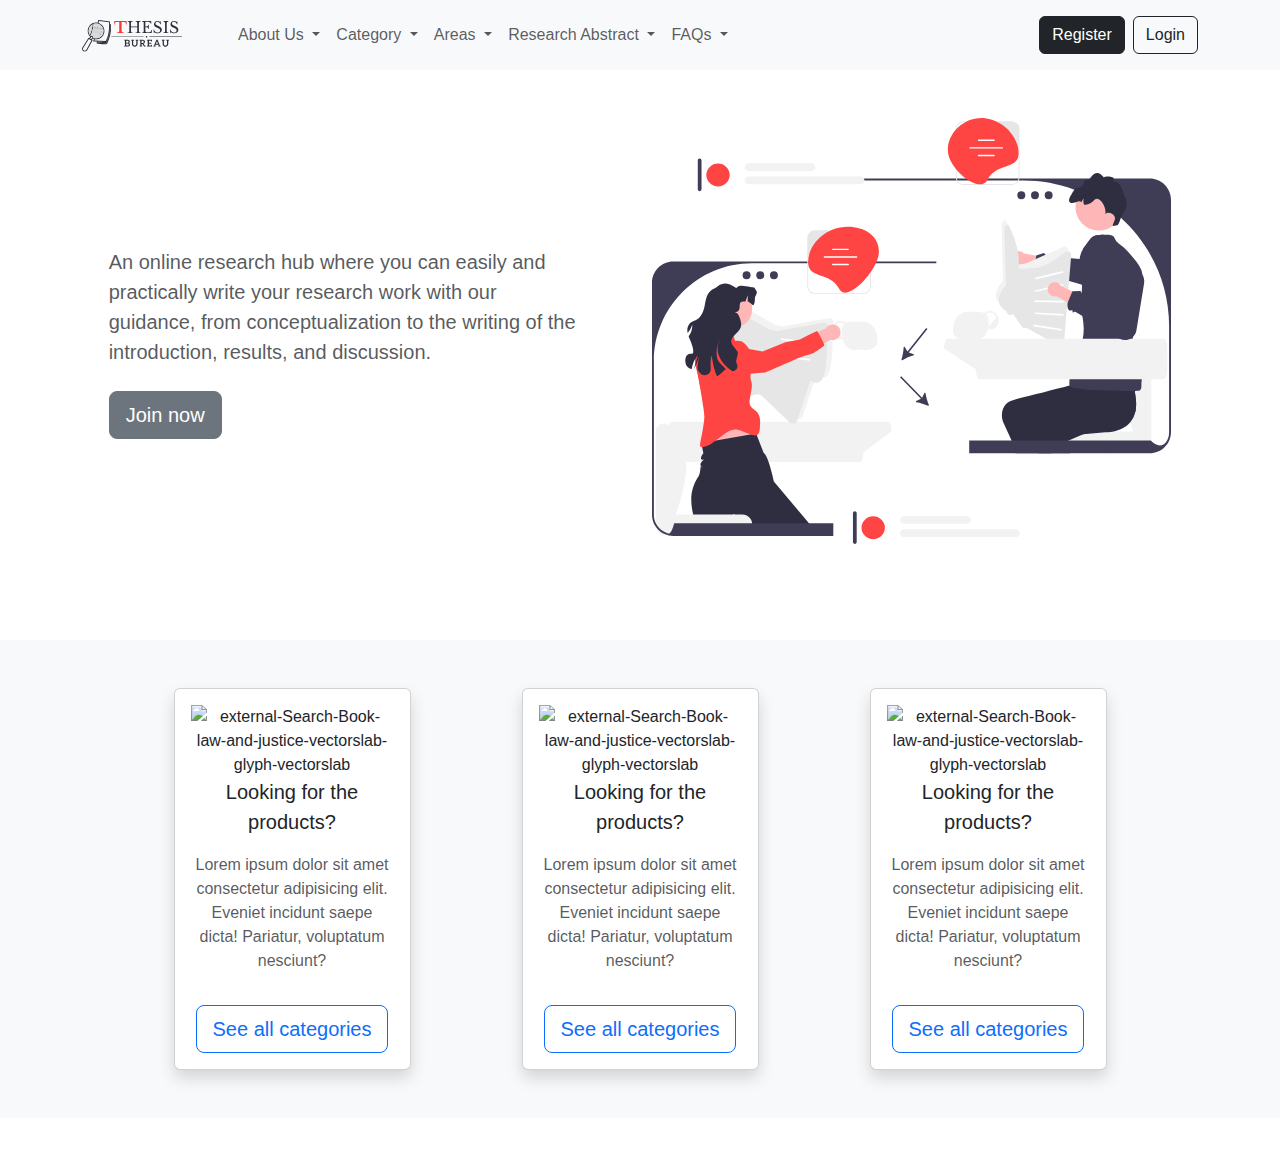
==== html/index.html @ 861a4718 "add bootstrap" ====
<!DOCTYPE html>
<html lang="en">
  <head>
    <meta charset="UTF-8" />
    <meta
      name="viewport"
      content="width=device-width, initial-scale=1.0, shrink-to-fit=no"
    />
    <link
      href="https://cdn.jsdelivr.net/npm/bootstrap@5.3.3/dist/css/bootstrap.min.css"
      rel="stylesheet"
      integrity="sha384-QWTKZyjpPEjISv5WaRU9OFeRpok6YctnYmDr5pNlyT2bRjXh0JMhjY6hW+ALEwIH"
      crossorigin="anonymous"
    />
    <link rel="stylesheet" href="https://cdn.jsdelivr.net/npm/bootstrap-icons@1.11.3/font/bootstrap-icons.min.css">
    <link rel="stylesheet" href="/assets/styles/style.css" />
    <link rel="stylesheet" href="/assets/styles/scrollupButton.css">
    <title>Thesis Bureau</title>
  </head>
  <body>
    <!-- NAVBAR -->
    <nav class="navbar navbar-expand-lg bg-body-tertiary">
      <div class="container">
        <a class="navbar-brand me-5" href="#intro">
          <img src="/assets/images/logo.svg" alt="bootstrap" width="100" />
        </a>
        <button
          class="navbar-toggler"
          type="button"
          data-bs-toggle="collapse"
          data-bs-target="#navbarSupportedContent"
          aria-controls="navbarSupportedContent"
          aria-expanded="false"
          aria-label="Toggle navigation"
        >
          <span class="navbar-toggler-icon"></span>
        </button>

        <div class="collapse navbar-collapse" id="navbarSupportedContent">
          <ul class="navbar-nav me-auto mb-2 mb-lg-0">
            <li class="nav-item dropdown">
              <a
                class="nav-link dropdown-toggle"
                href="#"
                role="button"
                data-bs-toggle="dropdown"
                aria-expanded="false"
              >
                About Us
              </a>
              <ul class="dropdown-menu">
                <li>
                  <a class="dropdown-item" href="about.html" target="_parent">
                General Info
              </a
                  >
                </li>
              </ul>
            </li>

            <li class="nav-item dropdown">
              <a
                class="nav-link dropdown-toggle"
                href="#"
                role="button"
                data-bs-toggle="dropdown"
                aria-expanded="false"
              >
                Category
              </a>
              <ul class="dropdown-menu">
                <li>
                  <a class="dropdown-item" href="#category_thesis">Thesis</a>
                </li>
                <li>
                  <a class="dropdown-item" href="#category_research"
                    >Research</a
                  >
                </li>
              </ul>
            </li>

            <li class="nav-item dropdown">
              <a
                class="nav-link dropdown-toggle"
                href="#"
                role="button"
                data-bs-toggle="dropdown"
                aria-expanded="false"
              >
                Areas
              </a>
              <ul class="dropdown-menu">
                <li><a class="dropdown-item" href="#areas_maed">MAED</a></li>
                <li><a class="dropdown-item" href="#areas_mpa">MPA</a></li>
                <li><a class="dropdown-item" href="#areas_mba">MBA</a></li>
                <li><a class="dropdown-item" href="#areas_phd">Phd</a></li>
                <li><a class="dropdown-item" href="#areas_edd">EdD</a></li>
                <li>
                  <a class="dropdown-item" href="#areas_msengineering"
                    >MSEngineering</a
                  >
                </li>
              </ul>
            </li>

            <li class="nav-item dropdown">
              <a
                class="nav-link dropdown-toggle"
                href="#"
                role="button"
                data-bs-toggle="dropdown"
                aria-expanded="false"
              >
                Research Abstract
              </a>
              <ul class="dropdown-menu">
                <li>
                  <a class="dropdown-item" href="#">Research Abstract-1</a>
                </li>
                <li>
                  <a class="dropdown-item" href="#">Research Abstract-2</a>
                </li>
                <li>
                  <a class="dropdown-item" href="#">Research Abstract-3</a>
                </li>
                <li>
                  <a class="dropdown-item" href="#">Research Abstract-4</a>
                </li>
                <li>
                  <a class="dropdown-item" href="#">Research Abstract-5</a>
                </li>
              </ul>
            </li>

            <li class="nav-item dropdown">
              <a
                class="nav-link dropdown-toggle"
                href="#"
                role="button"
                data-bs-toggle="dropdown"
                aria-expanded="false"
              >
                FAQs
              </a>
              <ul class="dropdown-menu">
                <li>
                  <a
                    class="dropdown-item"
                    href="faqs.html"
                    id="faqs_genquestion"
                    >General Questions</a
                  >
                </li>
              </ul>
            </li>
          </ul>
          <form class="d-flex" role="log">
            <button class="btn btn-dark me-2" type="button">Register</button>
            <button class="btn btn-outline-dark" type="button">Login</button>
          </form>
        </div>
      </div>
    </nav>
    <!-- End of NAVBAR -->

    <!-- Main content -->
    <section id="intro">
      <div class="cointainer-lg">
        <div class="row justify-content-center align-items-center">
          <div class="col-md-5 text-center text-md-start">
            <h1>
              <!-- <div class="display-2">Black belt</div> -->
            </h1>
            <p class="lead my-4 pe-5 text-muted">
              An online research hub where you can easily and practically write
              your research work with our guidance, from conceptualization to
              the writing of the introduction, results, and discussion.
            </p>
            <a href="#pricing" class="btn btn-secondary btn-lg">Join now</a>
          </div>
          <div class="col-md-5 text-center d-none d-md-block">
            <img
              class="img-fluid my-5"
              src="/assets/images/main-logo.svg"
              alt="main-logo"
            />
          </div>
        </div>
      </div>
    </section>
    <!-- END of main content -->
    <section id="second" class="bg-light mt-5">
      <div class="container-lg">
        <div
          class="row my-5 p-5 align-items-center justify-content-lg-around gap-0"
        >
          <div class="col-8 col-lg-4 col-xl-3 w-25">
            <div class="card border-1 shadow w-auto">
              <div class="card-body text-center">
                <img
                  width="96"
                  height="96"
                  src="https://img.icons8.com/external-vectorslab-glyph-vectorslab/96/3f3d56/external-Search-Book-law-and-justice-vectorslab-glyph-vectorslab.png"
                  alt="external-Search-Book-law-and-justice-vectorslab-glyph-vectorslab"
                />
                <p class="lead">Looking for the products?</p>
                <p class="card-text text-muted d-none d-lg-block">
                  Lorem ipsum dolor sit amet consectetur adipisicing elit.
                  Eveniet incidunt saepe dicta! Pariatur, voluptatum nesciunt?
                </p>
                <a href="#pricing" class="btn btn-outline-primary btn-lg mt-3"
                  >See all categories</a
                >
              </div>
            </div>
          </div>

          <div class="col-8 col-lg-4 col-xl-3 w-25">
            <div class="card border-1 shadow w-auto">
              <div class="card-body text-center">
                <img
                  width="96"
                  height="96"
                  src="https://img.icons8.com/external-vectorslab-glyph-vectorslab/96/3f3d56/external-Search-Book-law-and-justice-vectorslab-glyph-vectorslab.png"
                  alt="external-Search-Book-law-and-justice-vectorslab-glyph-vectorslab"
                />
                <p class="lead">Looking for the products?</p>
                <p class="card-text text-muted d-none d-lg-block">
                  Lorem ipsum dolor sit amet consectetur adipisicing elit.
                  Eveniet incidunt saepe dicta! Pariatur, voluptatum nesciunt?
                </p>
                <a href="#pricing" class="btn btn-outline-primary btn-lg mt-3"
                  >See all categories</a
                >
              </div>
            </div>
          </div>

          <div class="col-8 col-lg-4 col-xl-3 w-25">
            <div class="card border-1 shadow w-auto">
              <div class="card-body text-center">
                <img
                  width="96"
                  height="96"
                  src="https://img.icons8.com/external-vectorslab-glyph-vectorslab/96/3f3d56/external-Search-Book-law-and-justice-vectorslab-glyph-vectorslab.png"
                  alt="external-Search-Book-law-and-justice-vectorslab-glyph-vectorslab"
                />
                <p class="lead">Looking for the products?</p>
                <p class="card-text text-muted d-none d-lg-block">
                  Lorem ipsum dolor sit amet consectetur adipisicing elit.
                  Eveniet incidunt saepe dicta! Pariatur, voluptatum nesciunt?
                </p>
                <a href="#pricing" class="btn btn-outline-primary btn-lg mt-3"
                  >See all categories</a
                >
              </div>
            </div>
          </div>
        </div>
      </div>
    </section>

  <!-- Scroll to Top Button -->
  <button id="scrollToTopBtn" title="Go to top">
    <i class="bi bi-chevron-up"></i>
  </button>
  <!-- Scroll to Top Button END -->
  <script src="/context/scrollupButton.js"></script>
    <script
      src="https://cdn.jsdelivr.net/npm/bootstrap@5.3.3/dist/js/bootstrap.bundle.min.js"
      integrity="sha384-YvpcrYf0tY3lHB60NNkmXc5s9fDVZLESaAA55NDzOxhy9GkcIdslK1eN7N6jIeHz"
      crossorigin="anonymous"
    ></script>
  </body>
</html>
---- assets/styles/style.css ----
body {
    font-family: Arial, sans-serif;
    margin: 0;
    padding: 0;
    box-sizing: border-box;
}
.nav-item > a {
    padding: 15px 20px;
    display: block;
    text-decoration: none;
    transition: background-color 0.3s;
}

.nav-item > a:hover {
    color: black;
    transition: 2ms;
    background-color: #fff;
}

.dropdown-menu {
    display: none;
    position: absolute;
    top: 100%;
    left: 0;
    background: #fff;
    padding: 0;
    margin: 0;
    list-style: none; /* Remove bullets */
    min-width: 200px;
}

.dropdown-menu li {
    padding: 0;
}

.dropdown-menu a {
    color: rgb(66, 66, 66);
    padding: 10px 20px;
    display: block;
    text-decoration: none;
}

.dropdown-menu a:hover {
    background-color: #e7e7e7;
}

.nav-item:hover .dropdown-menu {
    display: block;
    left: 0; /* Align dropdown under the parent item */
}
.card:hover{
    transform:rotateX(50%);
}
---- assets/styles/scrollupButton.css ----
#scrollToTopBtn {
    display: none;
    position: fixed;
    bottom: 30px;
    right: 30px;
    z-index: 99;
    font-size: 24px;
    border: none;
    outline: none;
    background-color: #ff4444;
    color: white;
    cursor: pointer;
    height: 40px;
    width: 40px;
    border-radius: 100%;
    transition: 0.3s;
}

#scrollToTopBtn:hover {
    background-color: #ff5757;
}
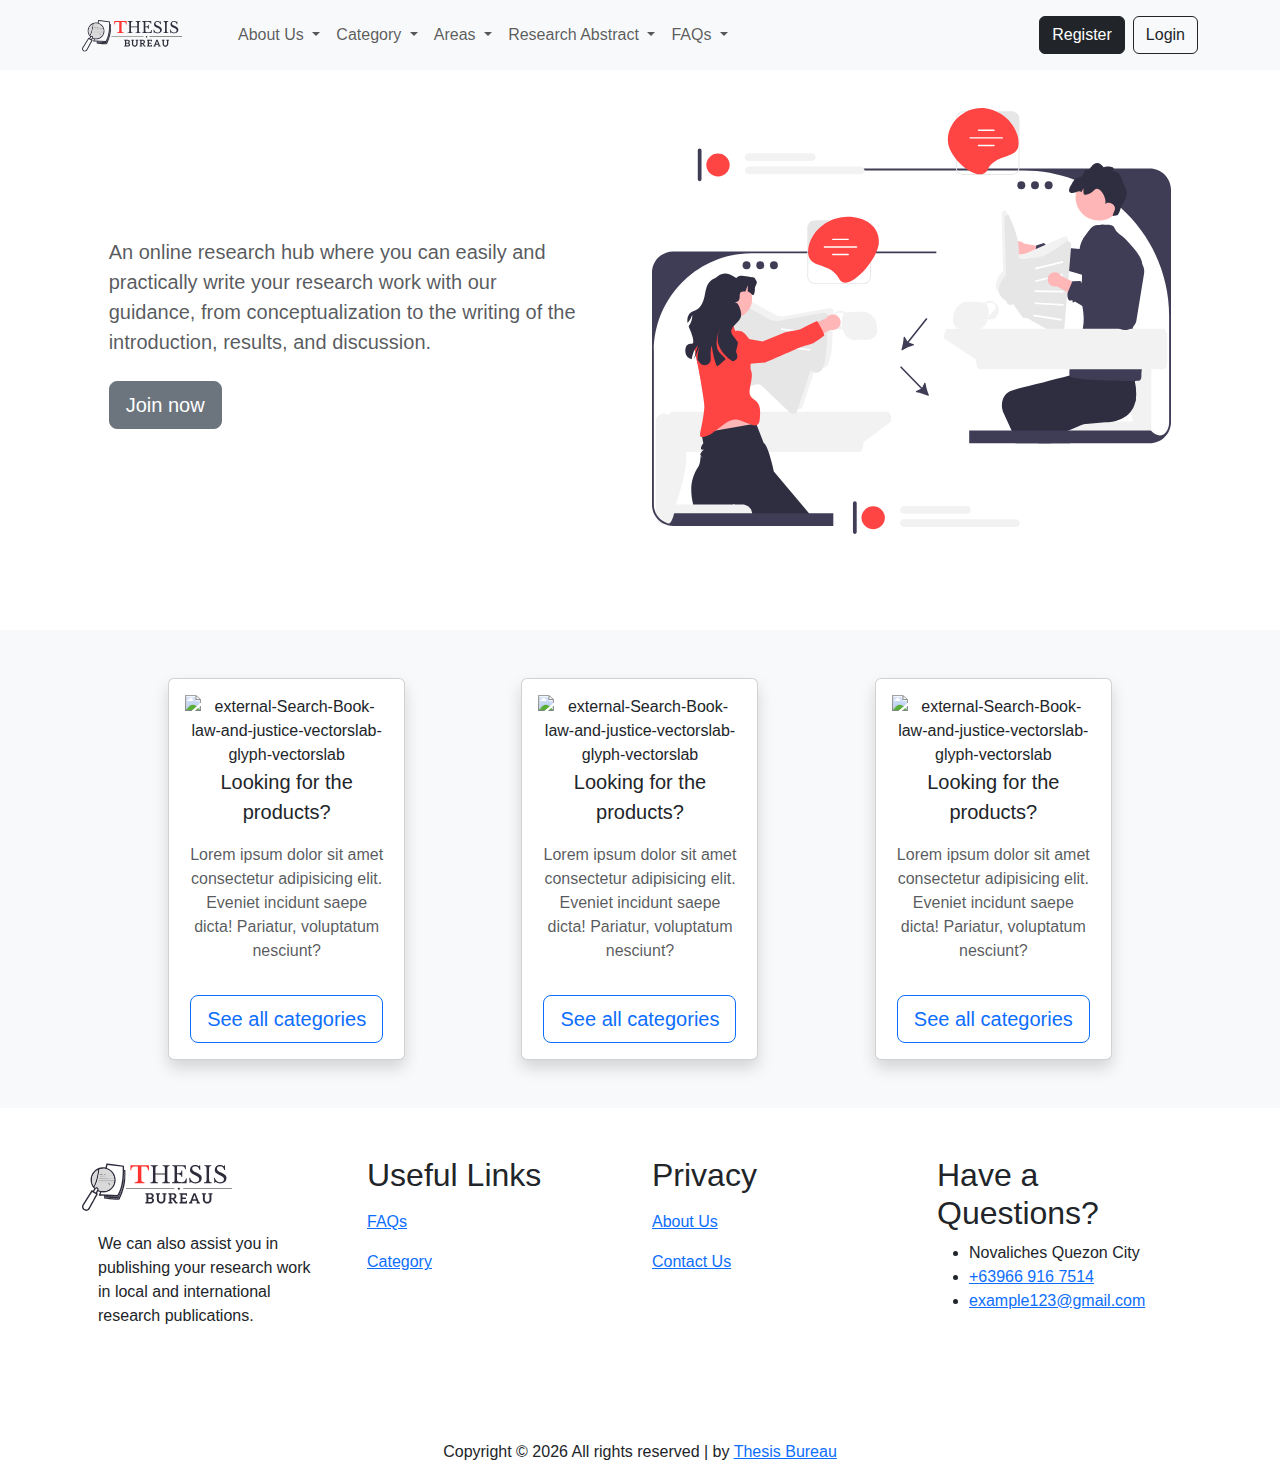
==== commit e6c7d200: "oks" ====
--- a/html/index.html
+++ b/html/index.html
@@ -12,14 +12,17 @@
       integrity="sha384-QWTKZyjpPEjISv5WaRU9OFeRpok6YctnYmDr5pNlyT2bRjXh0JMhjY6hW+ALEwIH"
       crossorigin="anonymous"
     />
-    <link rel="stylesheet" href="https://cdn.jsdelivr.net/npm/bootstrap-icons@1.11.3/font/bootstrap-icons.min.css">
+    <link
+      rel="stylesheet"
+      href="https://cdn.jsdelivr.net/npm/bootstrap-icons@1.11.3/font/bootstrap-icons.min.css"
+    />
     <link rel="stylesheet" href="/assets/styles/style.css" />
-    <link rel="stylesheet" href="/assets/styles/scrollupButton.css">
+    <link rel="stylesheet" href="/assets/styles/scrollupButton.css" />
     <title>Thesis Bureau</title>
   </head>
   <body>
     <!-- NAVBAR -->
-    <nav class="navbar navbar-expand-lg bg-body-tertiary">
+    <nav class="navbar navbar-expand-lg bg-body-tertiary fixed-top">
       <div class="container">
         <a class="navbar-brand me-5" href="#intro">
           <img src="/assets/images/logo.svg" alt="bootstrap" width="100" />
@@ -51,9 +54,8 @@
               <ul class="dropdown-menu">
                 <li>
                   <a class="dropdown-item" href="about.html" target="_parent">
-                General Info
-              </a
-                  >
+                    General Info
+                  </a>
                 </li>
               </ul>
             </li>
@@ -179,7 +181,7 @@
             </p>
             <a href="#pricing" class="btn btn-secondary btn-lg">Join now</a>
           </div>
-          <div class="col-md-5 text-center d-none d-md-block">
+          <div class="col-md-5 text-center d-flex d-md-block">
             <img
               class="img-fluid my-5"
               src="/assets/images/main-logo.svg"
@@ -193,8 +195,29 @@
     <section id="second" class="bg-light mt-5">
       <div class="container-lg">
         <div
-          class="row my-5 p-5 align-items-center justify-content-lg-around gap-0"
+          class="row my-5 p-5 align-items-center justify-content-lg-around gap-3"
         >
+          <div class="col-8 col-lg-3 col-xl-3 w-25">
+            <div class="card border-1 shadow w-auto">
+              <div class="card-body text-center">
+                <img
+                  width="96"
+                  height="96"
+                  src="https://img.icons8.com/external-vectorslab-glyph-vectorslab/96/3f3d56/external-Search-Book-law-and-justice-vectorslab-glyph-vectorslab.png"
+                  alt="external-Search-Book-law-and-justice-vectorslab-glyph-vectorslab"
+                />
+                <p class="lead">Looking for the products?</p>
+                <p class="card-text text-muted d-none d-lg-block">
+                  Lorem ipsum dolor sit amet consectetur adipisicing elit.
+                  Eveniet incidunt saepe dicta! Pariatur, voluptatum nesciunt?
+                </p>
+                <a href="#pricing" class="btn btn-outline-primary btn-lg mt-3"
+                  >See all categories</a
+                >
+              </div>
+            </div>
+          </div>
+
           <div class="col-8 col-lg-4 col-xl-3 w-25">
             <div class="card border-1 shadow w-auto">
               <div class="card-body text-center">
@@ -236,37 +259,120 @@
               </div>
             </div>
           </div>
-
-          <div class="col-8 col-lg-4 col-xl-3 w-25">
-            <div class="card border-1 shadow w-auto">
-              <div class="card-body text-center">
-                <img
-                  width="96"
-                  height="96"
-                  src="https://img.icons8.com/external-vectorslab-glyph-vectorslab/96/3f3d56/external-Search-Book-law-and-justice-vectorslab-glyph-vectorslab.png"
-                  alt="external-Search-Book-law-and-justice-vectorslab-glyph-vectorslab"
-                />
-                <p class="lead">Looking for the products?</p>
-                <p class="card-text text-muted d-none d-lg-block">
-                  Lorem ipsum dolor sit amet consectetur adipisicing elit.
-                  Eveniet incidunt saepe dicta! Pariatur, voluptatum nesciunt?
-                </p>
-                <a href="#pricing" class="btn btn-outline-primary btn-lg mt-3"
-                  >See all categories</a
-                >
-              </div>
-            </div>
-          </div>
         </div>
       </div>
     </section>
 
-  <!-- Scroll to Top Button -->
-  <button id="scrollToTopBtn" title="Go to top">
-    <i class="bi bi-chevron-up"></i>
-  </button>
-  <!-- Scroll to Top Button END -->
-  <script src="/context/scrollupButton.js"></script>
+    <!-- Scroll to Top Button -->
+    <button id="scrollToTopBtn" title="Go to top">
+      <i class="bi bi-chevron-up"></i>
+    </button>
+    <!-- Scroll to Top Button END -->
+
+    <!-- ******************| FOOTER | ********************** -->
+    <footer class="ftco-footer ftco-bg-dark ftco-section">
+      <div class="container">
+        <div class="row mb-5">
+          <div class="col-md">
+            <div class="ftco-footer-widget mb-4">
+              <img src="/assets/images/logo.svg" style="width: 150px;" alt="logo">
+              <p class="p-3">
+                We can also assist you in publishing your research work in local
+                and international research publications.
+              </p>
+              <ul
+                class="ftco-footer-social list-unstyled float-md-left float-lft mt-5"
+              >
+                <!-- <li class="ftco-animate">
+                <a href="#"><span class="icon-twitter"></span></a>
+              </li> -->
+                <li class="ftco-animate">
+                  <a
+                    href="https://www.facebook.com/mresortsiargao/"
+                    target="_blank"
+                    ><span class="icon-facebook"></span
+                  ></a>
+                </li>
+                <li class="ftco-animate">
+                  <a
+                    href="https://www.instagram.com/m_resortsiargao/"
+                    target="_blank"
+                    ><span class="icon-instagram"></span
+                  ></a>
+                </li>
+              </ul>
+            </div>
+          </div>
+          <div class="col-md">
+            <div class="ftco-footer-widget mb-4 ml-md-5">
+              <h2 class="ftco-heading-2">Useful Links</h2>
+              <ul class="list-unstyled">
+                <li><a href="faqs.html" class="py-2 d-block">FAQs</a></li>
+                <li><a href="category.html" class="py-2 d-block">Category</a></li>
+                <!-- <li><a href="#" class="py-2 d-block">Amenities</a></li> -->
+                <!-- <li><a href="#" class="py-2 d-block">Gift Card</a></li> -->
+              </ul>
+            </div>
+          </div>
+          <div class="col-md">
+            <div class="ftco-footer-widget mb-4">
+              <h2 class="ftco-heading-2">Privacy</h2>
+              <ul class="list-unstyled">
+                <!-- <li><a href="#" class="py-2 d-block">Career</a></li> -->
+                <li><a href="about.html" class="py-2 d-block">About Us</a></li>
+                <li>
+                  <a href="contact.html" class="py-2 d-block">Contact Us</a>
+                </li>
+              </ul>
+            </div>
+          </div>
+          <div class="col-md">
+            <div class="ftco-footer-widget mb-4">
+              <h2 class="ftco-heading-2">Have a Questions?</h2>
+              <div class="block-23 mb-3">
+                <ul>
+                  <li>
+                    <span class="icon icon-map-marker"></span
+                    ><span class="text"
+                      >Novaliches Quezon City</span
+                    >
+                  </li>
+                  <li>
+                    <a href="#"
+                      ><span class="icon icon-phone"></span
+                      ><span class="text">+63966 916 7514</span></a
+                    >
+                  </li>
+                  <li>
+                    <a href="#"
+                      ><span class="icon icon-envelope"></span
+                      ><span class="text">example123@gmail.com</span></a
+                    >
+                  </li>
+                </ul>
+              </div>
+            </div>
+          </div>
+        </div>
+        <div class="row">
+          <div class="col-md-12 text-center">
+            <p>
+              <!-- Link back to Colorlib can't be removed. Template is licensed under CC BY 3.0. -->
+              Copyright &copy;
+              <script>
+                document.write(new Date().getFullYear());
+              </script>
+              All rights reserved |
+              <i class="icon-heart color-danger" aria-hidden="true"></i> by
+              <a href="about.html" target="_blank">Thesis Bureau</a>
+              <!-- Link back to Colorlib can't be removed. Template is licensed under CC BY 3.0. -->
+            </p>
+          </div>
+        </div>
+      </div>
+    </footer>
+
+    <script src="/context/scrollupButton.js"></script>
     <script
       src="https://cdn.jsdelivr.net/npm/bootstrap@5.3.3/dist/js/bootstrap.bundle.min.js"
       integrity="sha384-YvpcrYf0tY3lHB60NNkmXc5s9fDVZLESaAA55NDzOxhy9GkcIdslK1eN7N6jIeHz"
--- a/assets/styles/style.css
+++ b/assets/styles/style.css
@@ -3,6 +3,9 @@
     margin: 0;
     padding: 0;
     box-sizing: border-box;
+}
+#intro{
+    margin-top: 60px;
 }
 .nav-item > a {
     padding: 15px 20px;
@@ -51,3 +54,8 @@
 .card:hover{
     transform:rotateX(50%);
 }
+/* ABOUT */
+.about-info{
+    margin-top: 100px;
+    padding: 30px;
+}